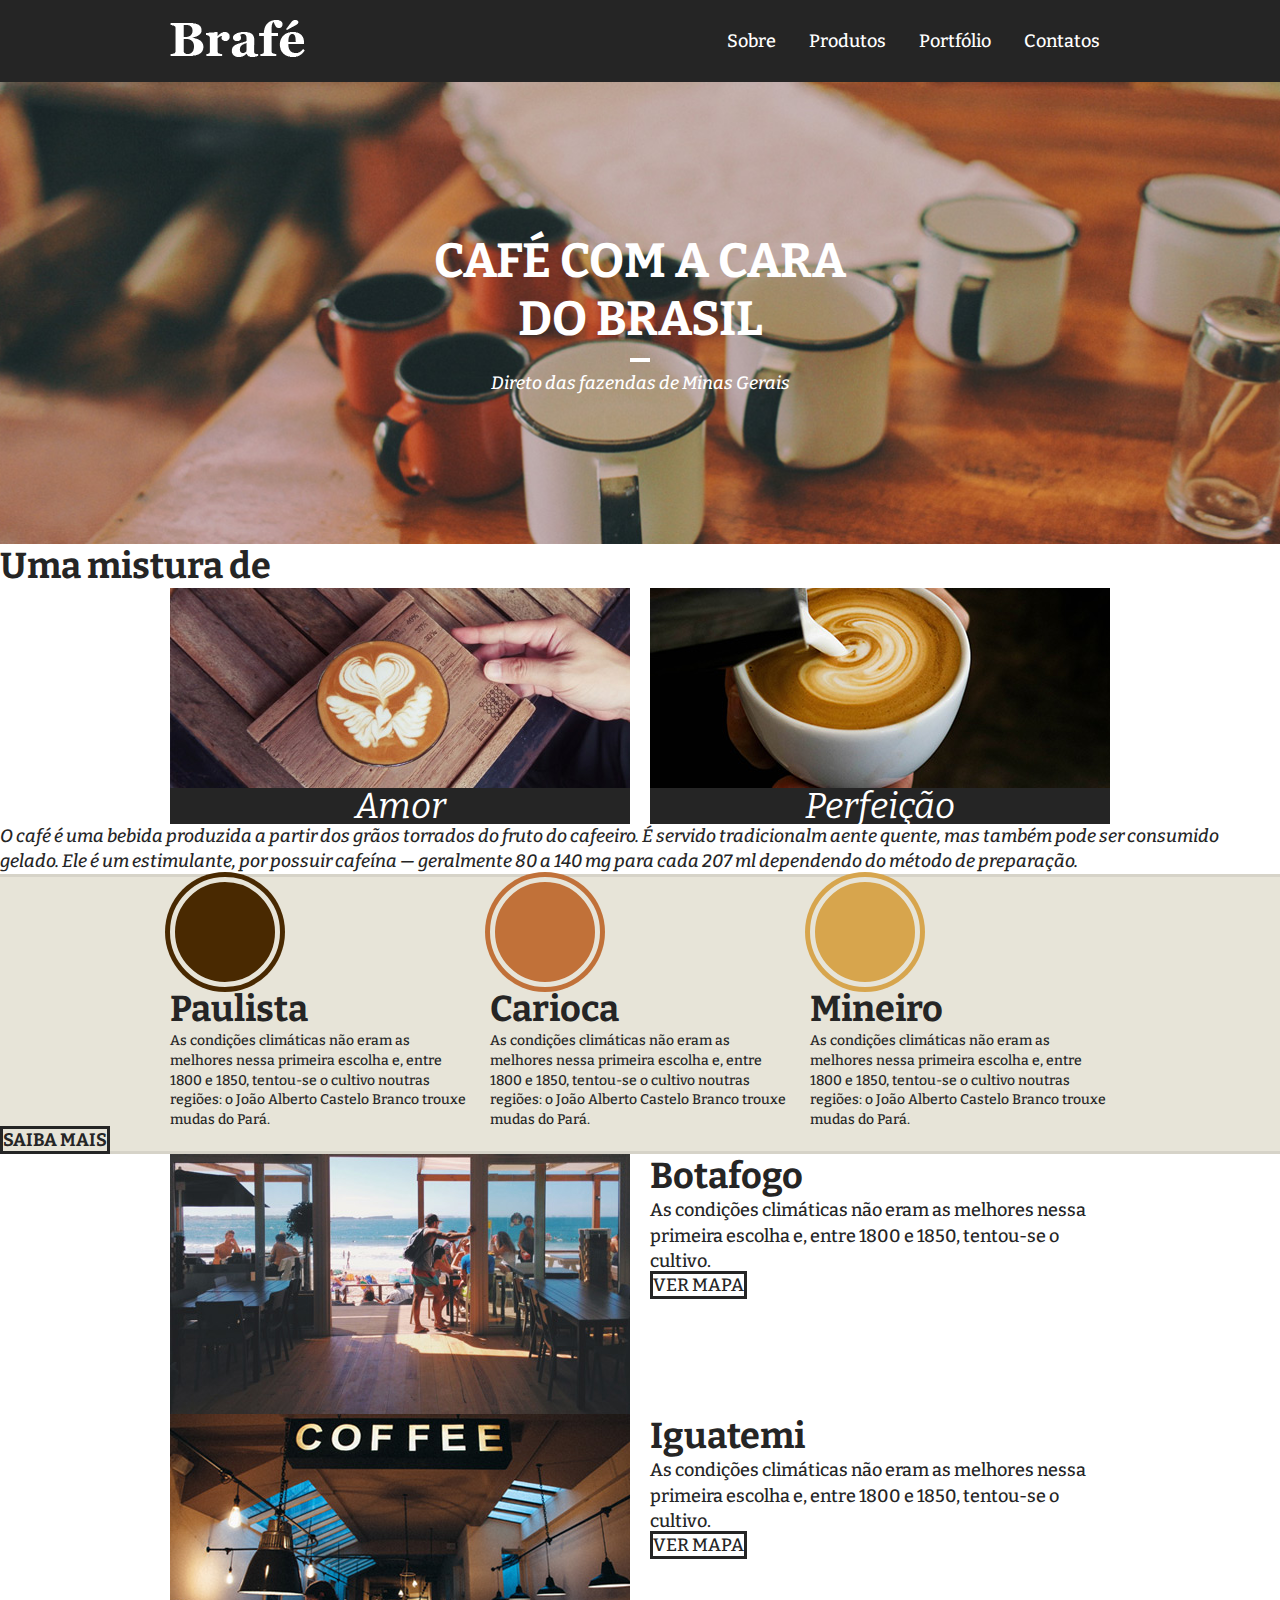
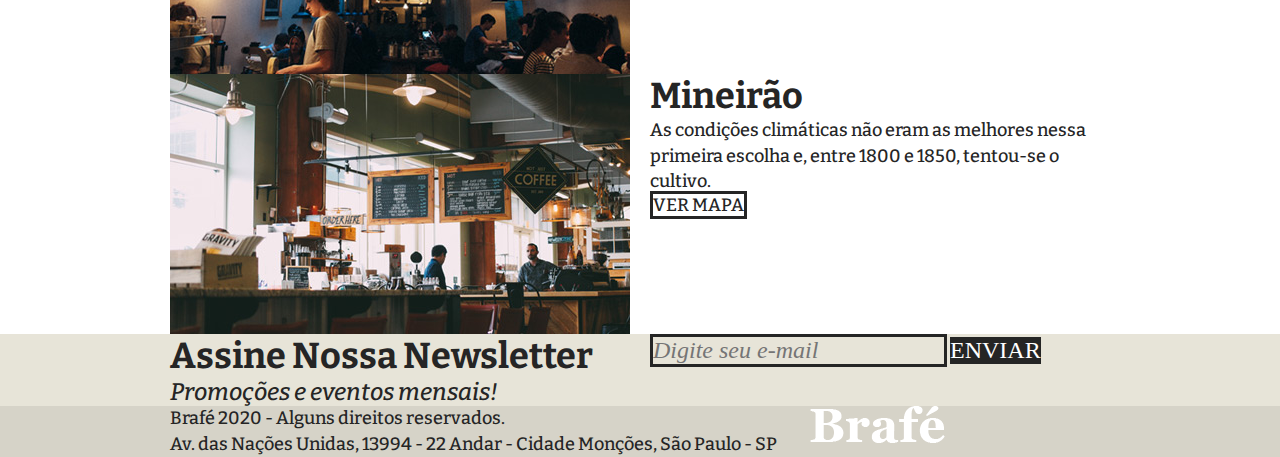
==== grid/index.html @ 753b1eb1 "initial commit" ====
<!DOCTYPE html>
<html lang="pt-BR">

<head>
  <meta charset="UTF-8">
  <meta name="viewport" content="width=device-width, initial-scale=1.0">
  <title>Brafé 1</title>
  <link href="https://fonts.googleapis.com/css2?family=Bitter:ital,wght@0,400;0,500;0,600;0,700;0,800;0,900;1,400;1,500;1,600;1,700;1,800;1,900&display=swap" rel="stylesheet">
  <link rel="stylesheet" href="./css/style.css">
  <link rel="stylesheet" href="./css/grid.css">

</head>

<body>
  <header class="menu">
    <div class="container">
      <a class="menu-logo grid-4" href="#"><img src="./img/brafe.png" alt=""></a>
      <nav class="menu-nav grid-8">
        <ul>
          <li><a href="#">Sobre</a></li>
          <li><a href="#">Produtos</a></li>
          <li><a href="#">Portfólio</a></li>
          <li><a href="#">Contatos</a></li>
        </ul>
      </nav>
    </div>
  </header>

  <main class="intro">
    <h1>Café com a cara <br> do Brasil</h1>
    <p>Direto das fazendas de Minas Gerais</p>
  </main>

  <section class="about">
    <h2>Uma mistura de</h2>
    <div class="container">
      <div class="about-item grid-6">
        <img src="./img/cafe-1.jpg" alt="">
        <h3>Amor</h3>
      </div>
      <div class="about-item grid-6">
        <img src="./img/cafe-2.jpg" alt="">
        <h3>Perfeição</h3>
      </div>
    </div>
    <p>O café é uma bebida produzida a partir dos grãos torrados do fruto do cafeeiro. É servido tradicionalm
      aente quente, mas também pode ser consumido gelado. Ele é um estimulante, por possuir cafeína — geralmente 80 a 140 mg para cada 207 ml dependendo do método de preparação.</p>
  </section>

  <section class="products">
    <div class="container">
      <div class="products-item grid-4">
        <h2 class="products-paulista">Paulista</h2>
        <p>As condições climáticas não eram as melhores nessa primeira escolha e, entre 1800 e 1850, tentou-se o cultivo noutras regiões: o João Alberto Castelo Branco trouxe mudas do Pará.</p>
      </div>
      <div class="products-item grid-4">
        <h2 class="products-carioca">Carioca</h2>
        <p>As condições climáticas não eram as melhores nessa primeira escolha e, entre 1800 e 1850, tentou-se o cultivo noutras regiões: o João Alberto Castelo Branco trouxe mudas do Pará.</p>
      </div>
      <div class="products-item grid-4">
        <h2 class="products-mineiro">Mineiro</h2>
        <p>As condições climáticas não eram as melhores nessa primeira escolha e, entre 1800 e 1850, tentou-se o cultivo noutras regiões: o João Alberto Castelo Branco trouxe mudas do Pará.</p>
      </div>
    </div>
    <a class="products-btn" href="#">Saiba Mais</a>
  </section>

  <section class="locations">
    <div class="locations-item container">
      <div class="grid-6">
        <img src="./img/botafogo.jpg" alt="">
      </div>
      <div class="grid-6">
        <h2>Botafogo</h2>
        <p>As condições climáticas não eram as melhores nessa primeira escolha e, entre 1800 e 1850, tentou-se o cultivo.</p>
        <a href="#">Ver Mapa</a>
      </div>
    </div>
    <div class="locations-item container">
      <div class="grid-6">
        <img src="./img/iguatemi.jpg" alt="">
      </div>
      <div class="grid-6">
        <h2>Iguatemi</h2>
        <p>As condições climáticas não eram as melhores nessa primeira escolha e, entre 1800 e 1850, tentou-se o cultivo.</p>
        <a href="#">Ver Mapa</a>
      </div>
    </div>
    <div class="locations-item container">
      <div class="grid-6">
        <img src="./img/mineirao.jpg" alt="">
      </div>
      <div class="grid-6">
        <h2>Mineirão</h2>
        <p>As condições climáticas não eram as melhores nessa primeira escolha e, entre 1800 e 1850, tentou-se o cultivo.</p>
        <a href="#">Ver Mapa</a>
      </div>
    </div>
  </section>

  <section class="newsletter">
    <div class="container">
      <div class="newsletter-info grid-6">
        <h2>Assine Nossa Newsletter</h2>
        <p>Promoções e eventos mensais!</p>
      </div>
      <form class="grid-6">
        <label>E-mail</label>
        <input type="text" placeholder="Digite seu e-mail">
        <button type="submit">Enviar</button>
      </form>
    </div>
  </section>

  <footer class="footer">
    <div class="container">
      <p class="grid-8">Brafé 2020 - Alguns direitos reservados. <br> Av. das Nações Unidas, 13994 - 22 Andar - Cidade Monções, São Paulo - SP </p>
      <div class="grid-4">
        <img src="./img/brafe.png" alt="">
      </div>
    </div>
  </footer>
</body>

</html>
---- grid/css/style.css ----
/*Reset*/
* {
  margin: 0;
  padding: 0;
  box-sizing: border-box;
}

body {
  font-family: "Bitter", serif;
  font-weight: 500;
  color: #252525;
}

img {
  max-width: 100%;
  display: block;
}

/*Menu*/
.menu {
  background: #252525;
  padding: 20px 0;
}

.menu-nav ul {
  float: right;
}

.menu-nav ul li {
  display: inline-block;
}

.menu-nav a {
  text-decoration: none;
  color: #fff;
  font-size: 1.125em;
  display: block;
  margin-left: 10px;
  padding: 10px;
}

@media (max-width: 739px) {
  .menu-nav ul {
    float: none;
  }

  .menu-nav a {
    margin: 20px 4px 0px 0px;
    padding: 0;
  }
}

/*Intro*/
.intro {
  background: url("../img/bg-intro.jpg") no-repeat center center;
  background-size: cover;
  color: #fff;
  padding: 150px 0;
  text-align: center;
}

.intro h1 {
  text-transform: uppercase;
  font-size: 3em;
}

.intro h1::after {
  content: "";
  display: block;
  width: 20px;
  height: 4px;
  background: #fff;
  margin: 10px auto;
}

.intro p {
  font-style: italic;
  font-size: 1.125em;
}

@media (max-width: 739px) {
  .intro {
    padding: 60px 0;
  }
}

/*About*/
.about h2 {
  font-size: 2.25em;
}

.about-item h3 {
  font-size: 2.25em;
  line-height: 1em;
  background: #252525;
  color: #fff;
  font-style: italic;
  font-weight: normal;
  text-align: center;
  position: relative;
}

.about > p {
  font-size: 1.125em;
  line-height: 1.4em;
  font-style: italic;
}

/*Products*/
.products {
  background: #e7e4d8;
  border-top: 3px solid #d6d3c8;
  border-bottom: 3px solid #d6d3c8;
}

.products-item h2 {
  font-size: 2.25em;
}

.products-item h2::before {
  content: "";
  display: block;
  width: 100px;
  height: 100px;
  background: currentColor;
  border-radius: 50%;
  border: 5px solid #e7e4d8;
  box-shadow: 0 0 0 5px currentColor;
}

h2.products-paulista::before {
  color: #492901;
}

h2.products-carioca::before {
  color: #c17139;
}

h2.products-mineiro::before {
  color: #d7a54d;
}

.products-item p {
  font-size: 0.875em;
  line-height: 1.4em;
}

.products-btn {
  border: 3px solid #252525;
  color: #252525;
  text-decoration: none;
  text-align: center;
  font-size: 1.125em;
  font-weight: bold;
  text-transform: uppercase;
}

/*Locations*/
.locations-item h2 {
  font-size: 2.25em;
}

.locations-item p {
  font-size: 1.125em;
  line-height: 1.4em;
}

.locations-item a {
  font-size: 1.125em;
  text-transform: uppercase;
  text-decoration: none;
  border: 3px solid;
  color: #252525;
}

/*Newsletter*/
.newsletter {
  background: #e7e4d8;
}

.newsletter-info h2 {
  font-size: 2.25em;
}

.newsletter-info p {
  font-size: 1.5em;
  font-style: italic;
}

.newsletter form label {
  display: none;
}

.newsletter input {
  border: 3px solid #252525;
  background: none;
  font-size: 1.5em;
  font-style: italic;
  font-family: Georgia, serif;
}

.newsletter button {
  background: #252525;
  border: none;
  font-family: Georgia, serif;
  text-transform: uppercase;
  font-size: 1.5em;
  color: #fff;
  cursor: pointer;
}

/*Footer*/
.footer {
  background: #d6d3c8;
}

.footer p {
  font-size: 1.125em;
  line-height: 1.4em;
}
---- grid/css/grid.css ----
.container {
  max-width: 960px;
  margin: 0 auto;
}

.container::after,
.container::before {
  content: "";
  display: table;
  clear: both;
}

.grid-1,
.grid-2,
.grid-3,
.grid-4,
.grid-5,
.grid-6,
.grid-7,
.grid-8,
.grid-9,
.grid-10,
.grid-11,
.grid-12 {
  margin-left: 10px;
  margin-right: 10px;
  float: left;
  display: block;
  min-height: 1px;
}

/*-20px is equivalent to margin-left: 10px/margin-right: 10px*/
.grid-1 {
  width: calc(8.333% - 20px);
}

.grid-2 {
  width: calc(16.666% - 20px);
}

.grid-3 {
  width: calc(25% - 20px);
}
.grid-4 {
  width: calc(33.333% - 20px);
}

.grid-5 {
  width: calc(41.666% - 20px);
}

.grid-6 {
  width: calc(50% - 20px);
}

.grid-7 {
  width: calc(58.333% - 20px);
}

.grid-8 {
  width: calc(66.666% - 20px);
}

.grid-9 {
  width: calc(75% - 20px);
}

.grid-10 {
  width: calc(83.333% - 20px);
}

.grid-11 {
  width: calc(91.666% - 20px);
}

.grid-12 {
  width: calc(100% - 20px);
}

@media (max-width: 739px) {
  .container {
    max-width: 300px;
  }

  .grid-1,
  .grid-2,
  .grid-3,
  .grid-4,
  .grid-5,
  .grid-6,
  .grid-7,
  .grid-8,
  .grid-9,
  .grid-10,
  .grid-11,
  .grid-12 {
    width: 100%;
    margin-left: 0px;
    margin-right: 0px;
    float: none;
  }
}
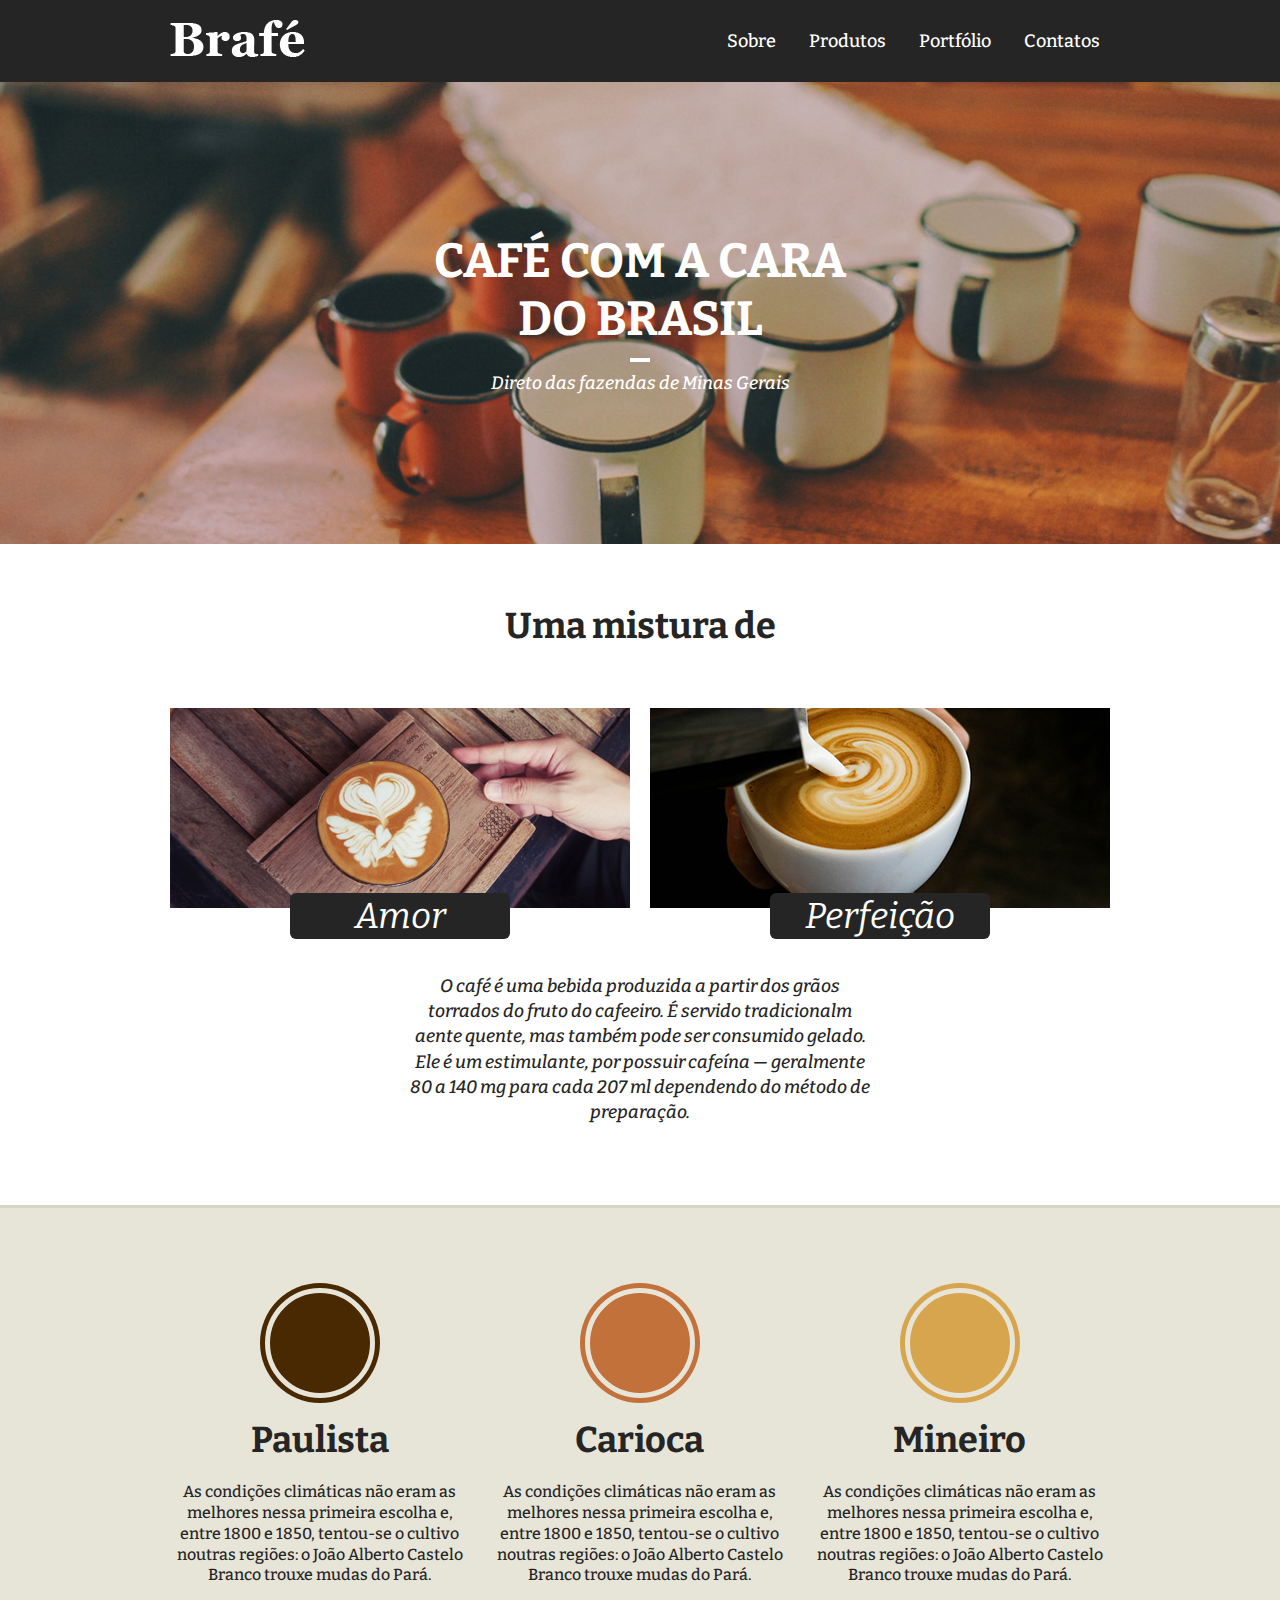
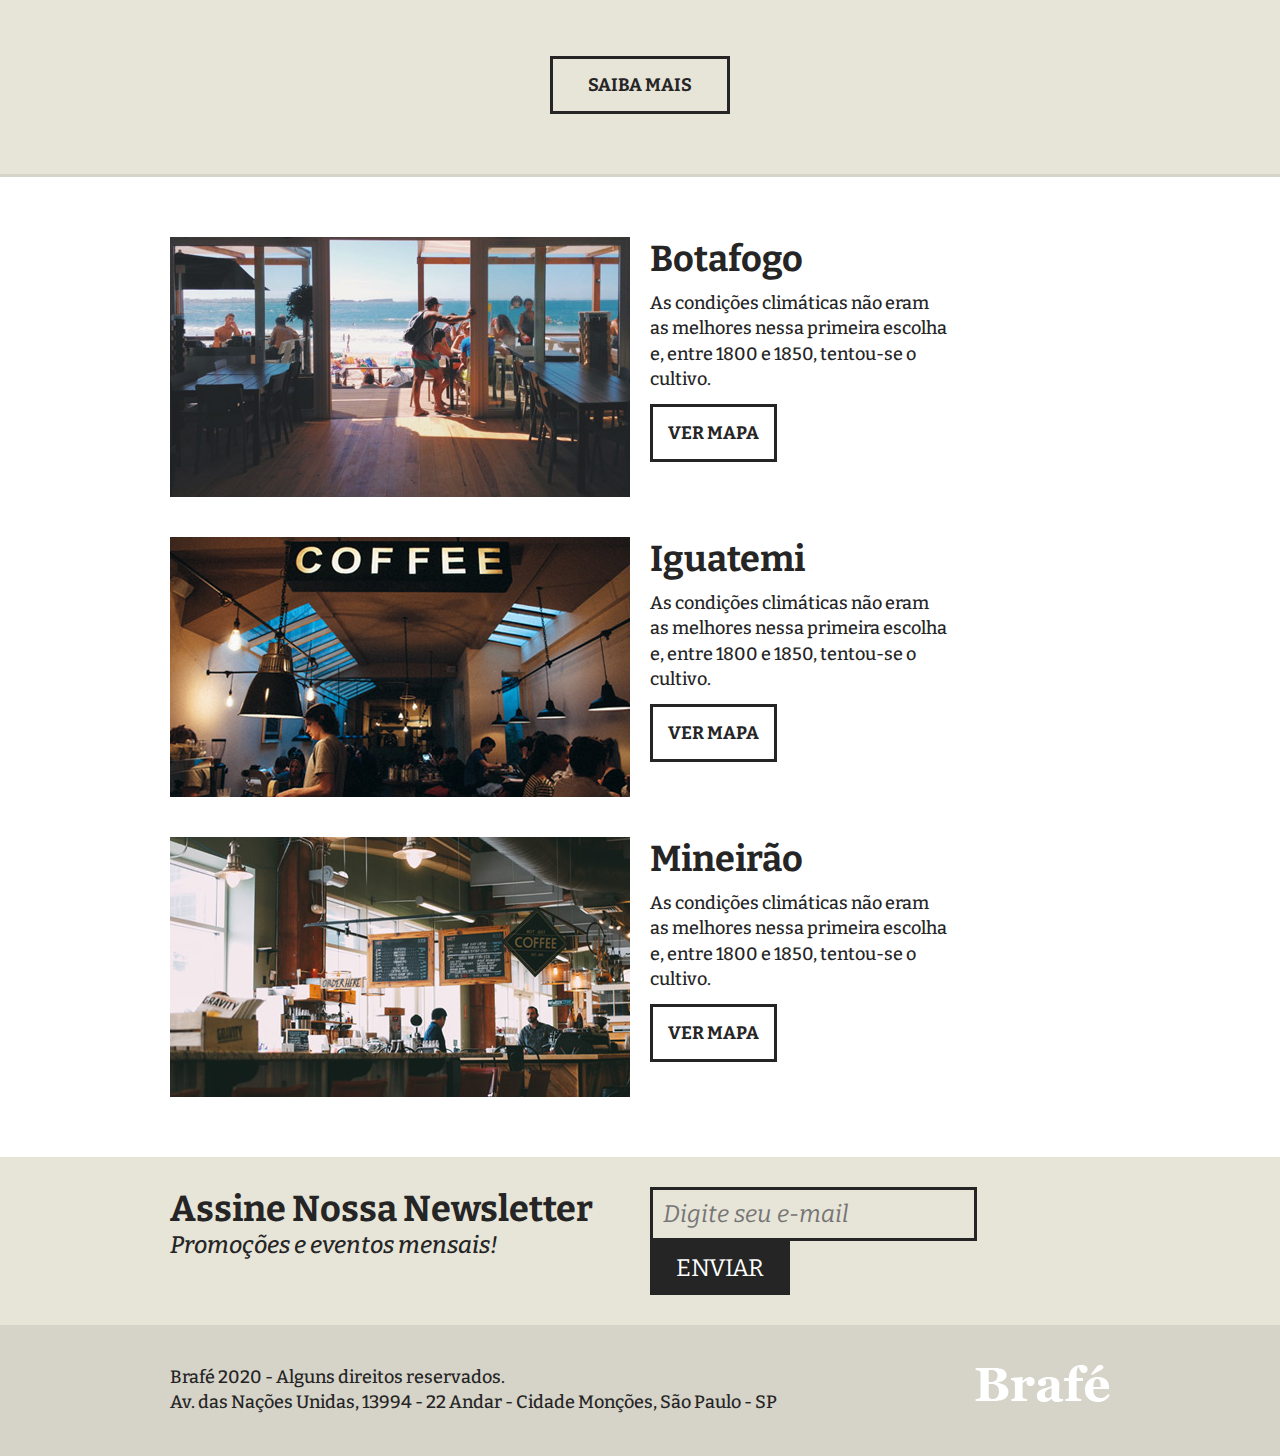
==== commit 26333e7f: "upgrade: html files add: applying responsiveness only with flexbox concept" ====
--- a/grid/index.html
+++ b/grid/index.html
@@ -8,7 +8,6 @@
   <link href="https://fonts.googleapis.com/css2?family=Bitter:ital,wght@0,400;0,500;0,600;0,700;0,800;0,900;1,400;1,500;1,600;1,700;1,800;1,900&display=swap" rel="stylesheet">
   <link rel="stylesheet" href="./css/style.css">
   <link rel="stylesheet" href="./css/grid.css">
-
 </head>
 
 <body>
--- a/grid/css/style.css
+++ b/grid/css/style.css
@@ -45,7 +45,8 @@
   }
 
   .menu-nav a {
-    margin: 20px 4px 0px 0px;
+    font-size: 1em;
+    margin: 20px 10px 0px 0px;
     padding: 0;
   }
 }
@@ -85,8 +86,14 @@
 }
 
 /*About*/
+.about {
+  padding: 60px 0;
+}
+
 .about h2 {
   font-size: 2.25em;
+  text-align: center;
+  margin-bottom: 60px;
 }
 
 .about-item h3 {
@@ -98,12 +105,20 @@
   font-weight: normal;
   text-align: center;
   position: relative;
+  width: 220px;
+  padding: 5px 0;
+  margin: 0 auto;
+  border-radius: 6px;
+  top: -15px;
 }
 
 .about > p {
   font-size: 1.125em;
   line-height: 1.4em;
   font-style: italic;
+  max-width: 460px;
+  margin: 20px auto;
+  text-align: center;
 }
 
 /*Products*/
@@ -111,10 +126,17 @@
   background: #e7e4d8;
   border-top: 3px solid #d6d3c8;
   border-bottom: 3px solid #d6d3c8;
+  padding: 60px 0;
+}
+
+.products-item {
+  margin-bottom: 40px;
 }
 
 .products-item h2 {
   font-size: 2.25em;
+  text-align: center;
+  margin-bottom: 20px;
 }
 
 .products-item h2::before {
@@ -126,6 +148,7 @@
   border-radius: 50%;
   border: 5px solid #e7e4d8;
   box-shadow: 0 0 0 5px currentColor;
+  margin: 20px auto;
 }
 
 h2.products-paulista::before {
@@ -141,11 +164,14 @@
 }
 
 .products-item p {
-  font-size: 0.875em;
-  line-height: 1.4em;
+  text-align: center;
+  font-size: 1em;
+  line-height: 1.3em;
 }
 
 .products-btn {
+  width: 180px;
+  display: block;
   border: 3px solid #252525;
   color: #252525;
   text-decoration: none;
@@ -153,29 +179,51 @@
   font-size: 1.125em;
   font-weight: bold;
   text-transform: uppercase;
+  padding: 15px 0;
+  margin: 30px auto 0 auto;
 }
 
 /*Locations*/
+.locations {
+  padding: 40px 0;
+}
+
+.locations-item {
+  padding: 20px 0;
+}
+
 .locations-item h2 {
   font-size: 2.25em;
+  margin-bottom: 10px;
 }
 
 .locations-item p {
   font-size: 1.125em;
   line-height: 1.4em;
+  max-width: 300px;
+  margin-bottom: 30px;
 }
 
 .locations-item a {
   font-size: 1.125em;
+  font-weight: bold;
   text-transform: uppercase;
   text-decoration: none;
   border: 3px solid;
   color: #252525;
+  padding: 15px;
+}
+
+@media (max-width: 739px) {
+  .locations-item h2 {
+    margin: 10px 0;
+  }
 }
 
 /*Newsletter*/
 .newsletter {
   background: #e7e4d8;
+  padding: 30px 0;
 }
 
 .newsletter-info h2 {
@@ -196,25 +244,53 @@
   background: none;
   font-size: 1.5em;
   font-style: italic;
-  font-family: Georgia, serif;
+  font-family: "Bitter", serif;
+  width: calc(100%-140px);
+  padding: 10px;
+  float: left;
 }
 
 .newsletter button {
   background: #252525;
   border: none;
-  font-family: Georgia, serif;
+  border-radius: 0;
+  font-family: "Bitter", serif;
   text-transform: uppercase;
   font-size: 1.5em;
   color: #fff;
   cursor: pointer;
+  width: 140px;
+  padding: 13px 0;
+}
+
+@media (max-width: 739px) {
+  .newsletter-info {
+    margin-top: 20px;
+  }
+
+  .newsletter form {
+    margin: 20px 0;
+  }
 }
 
 /*Footer*/
 .footer {
   background: #d6d3c8;
+  padding: 40px 0;
+}
+
+.footer img {
+  float: right;
 }
 
 .footer p {
   font-size: 1.125em;
   line-height: 1.4em;
 }
+
+@media (max-width: 739px) {
+  .footer img {
+    float: none;
+    margin-top: 20px;
+  }
+}
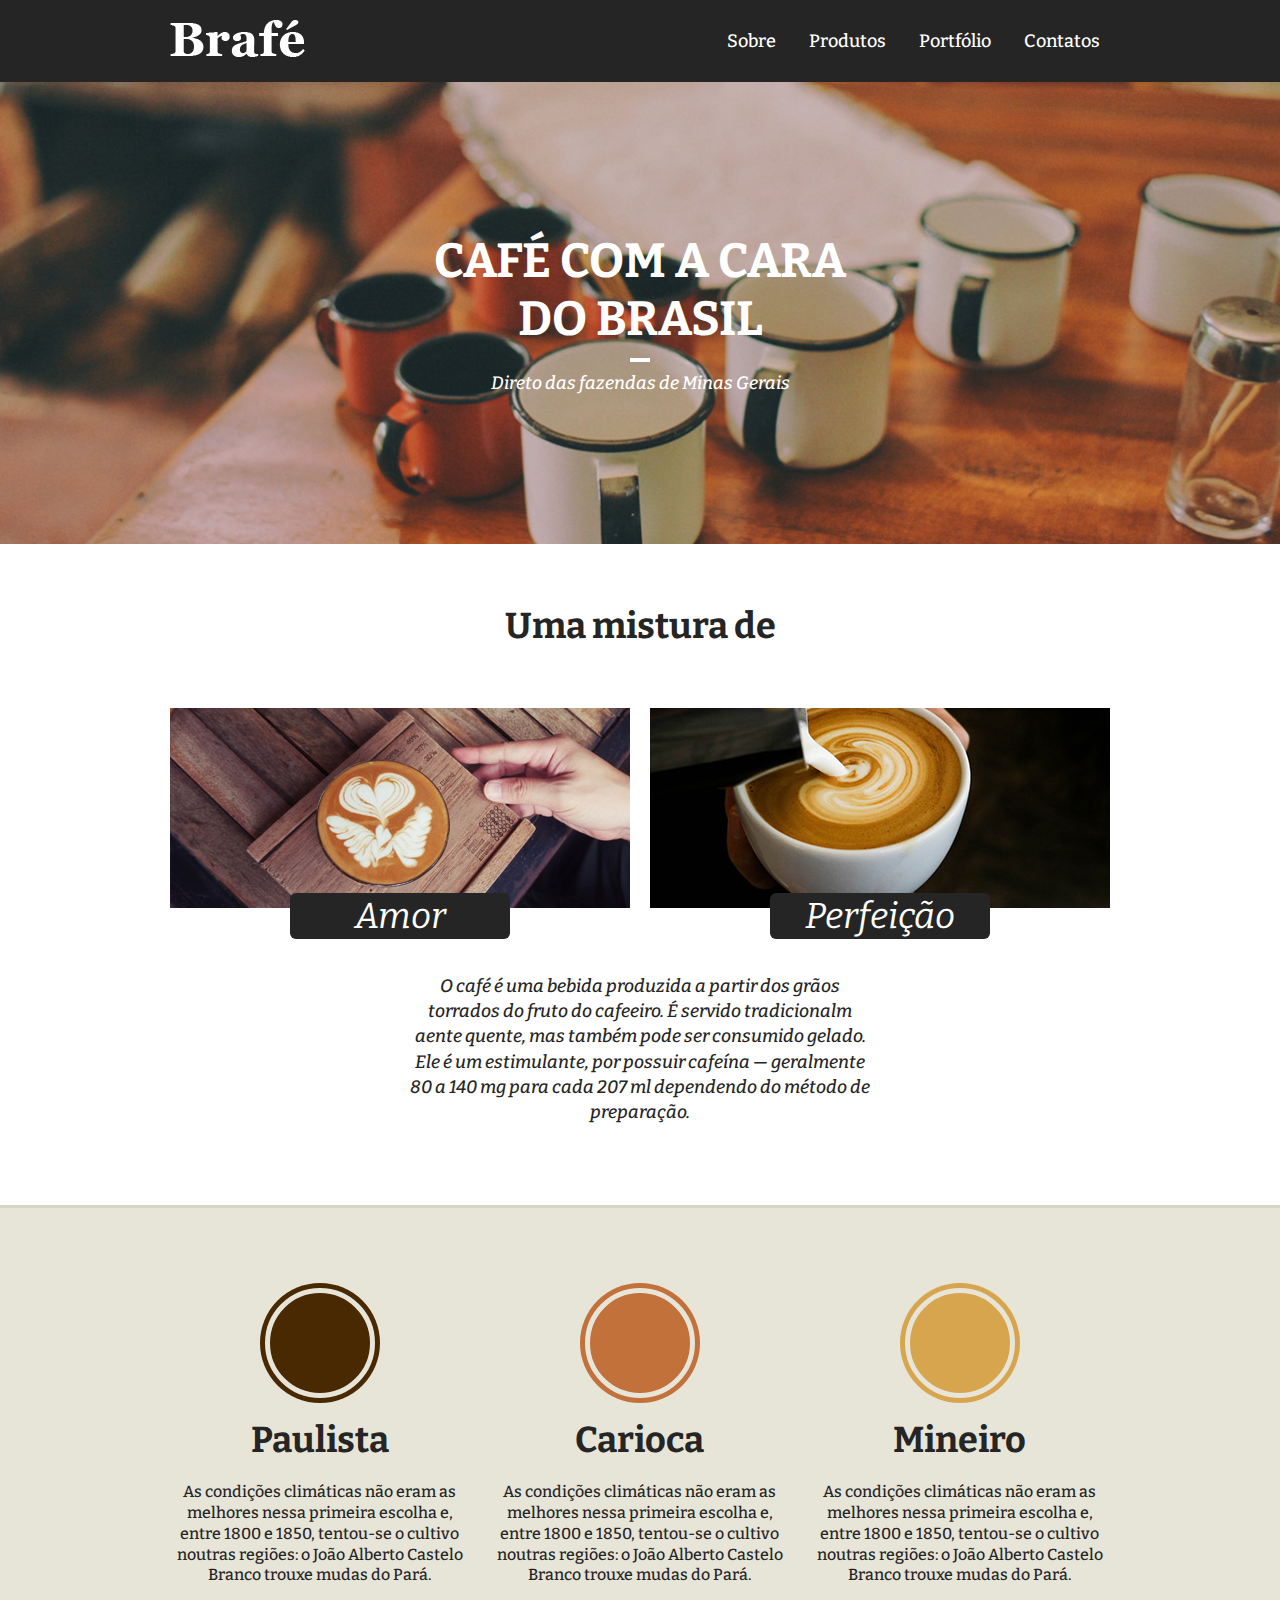
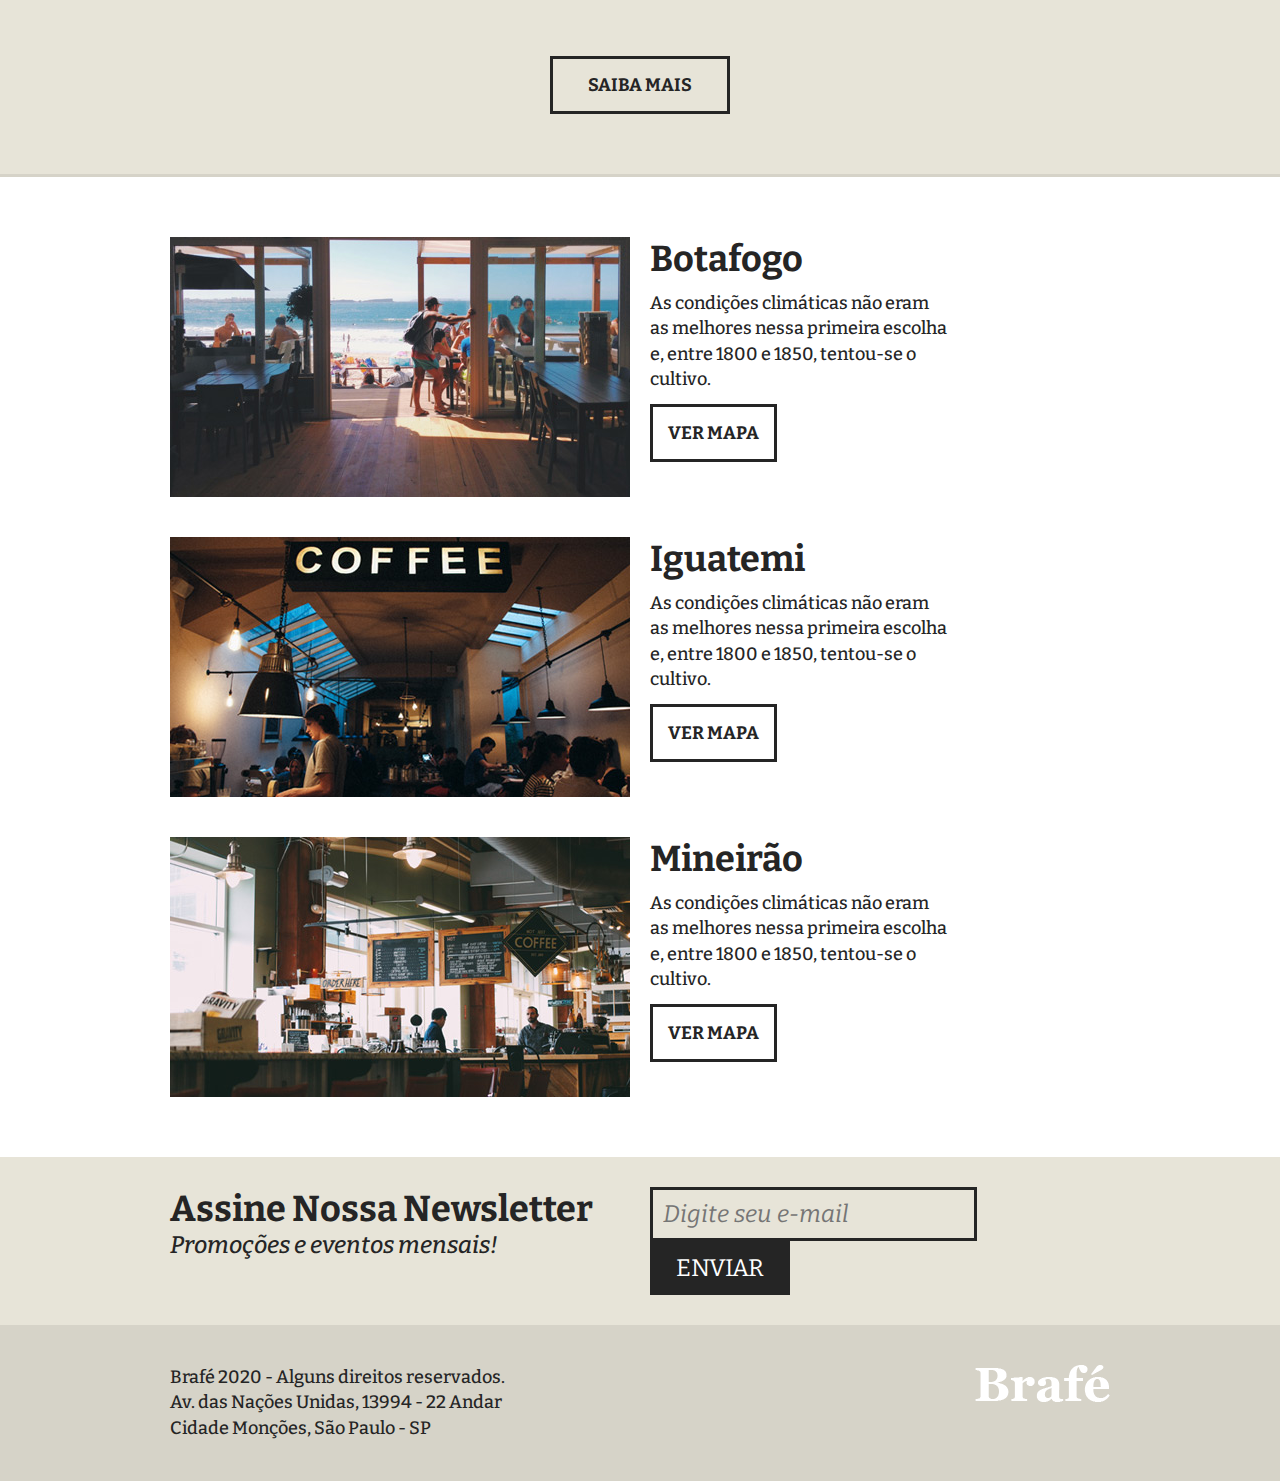
==== commit 8212d073: "upgrade: footer from index.html" ====
--- a/grid/index.html
+++ b/grid/index.html
@@ -113,7 +113,7 @@
 
   <footer class="footer">
     <div class="container">
-      <p class="grid-8">Brafé 2020 - Alguns direitos reservados. <br> Av. das Nações Unidas, 13994 - 22 Andar - Cidade Monções, São Paulo - SP </p>
+      <p class="grid-8">Brafé 2020 - Alguns direitos reservados. <br> Av. das Nações Unidas, 13994 - 22 Andar <br> Cidade Monções, São Paulo - SP</p>
       <div class="grid-4">
         <img src="./img/brafe.png" alt="">
       </div>
